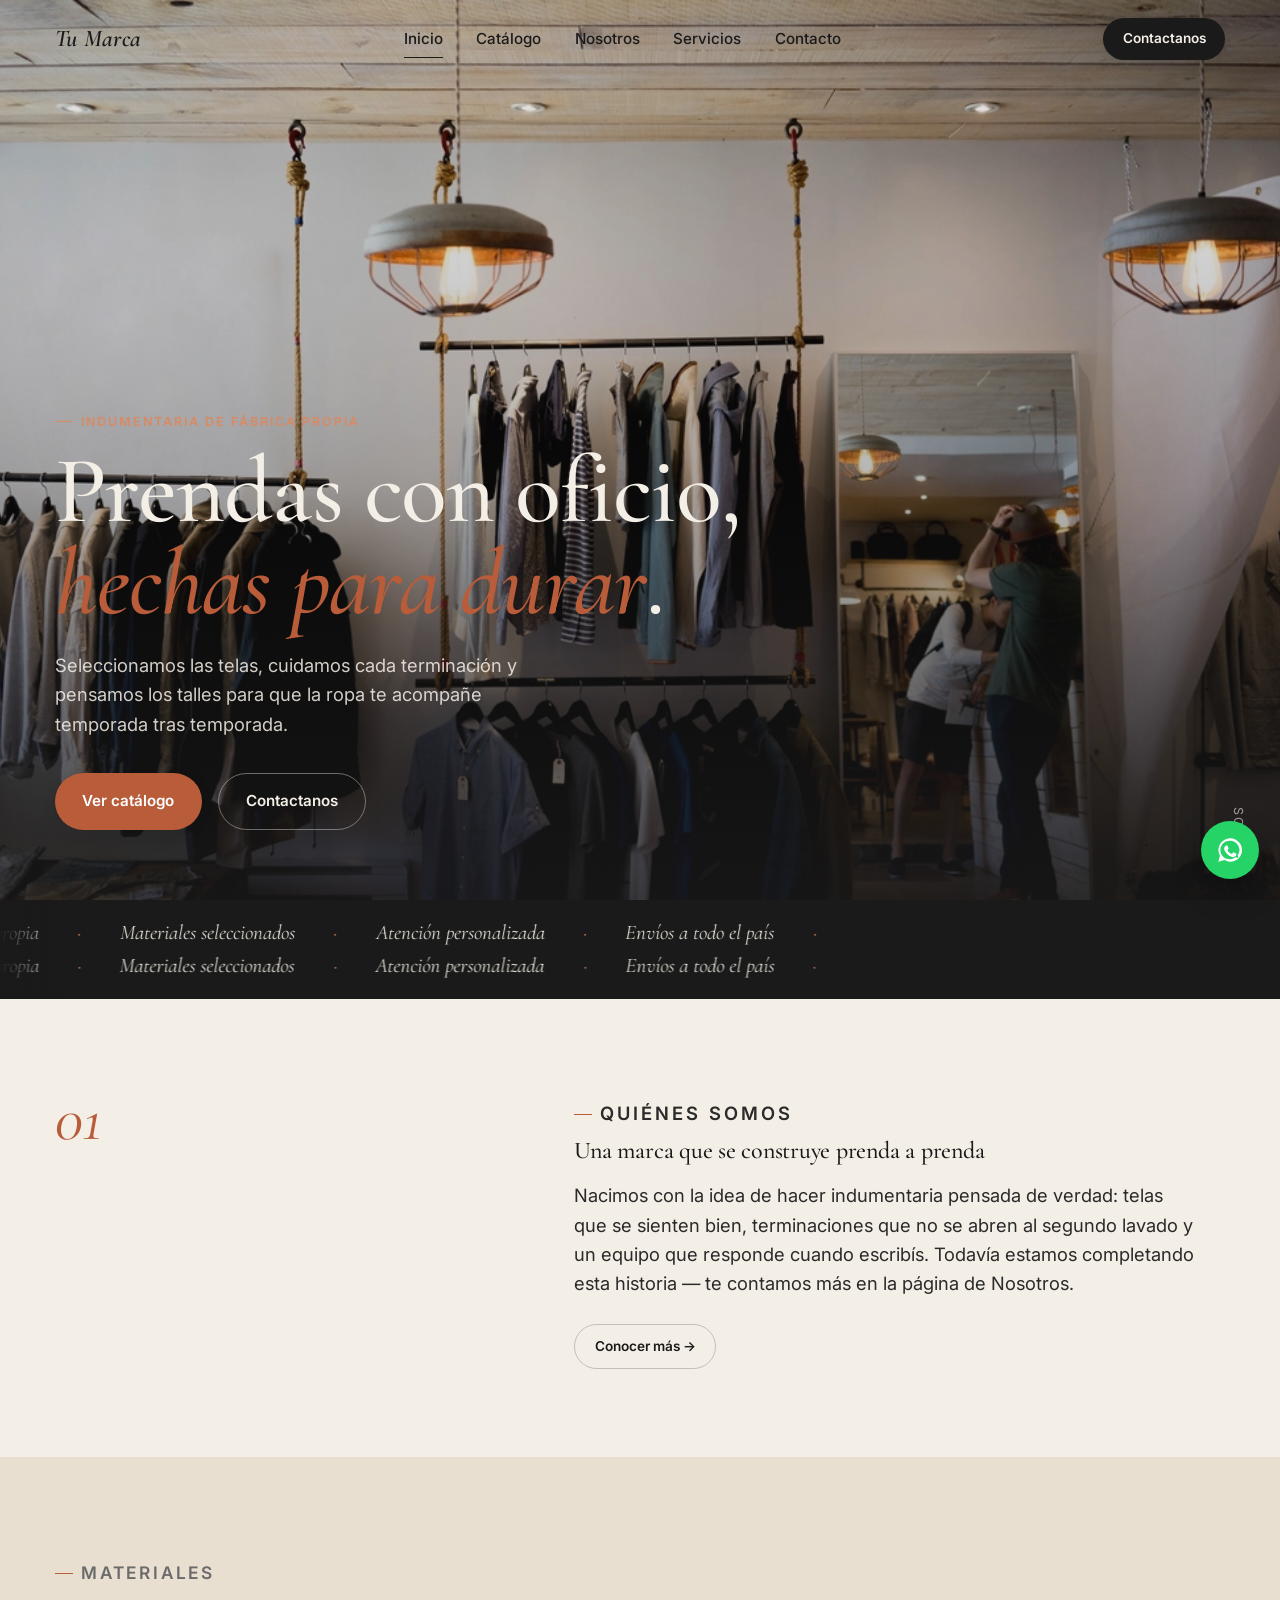
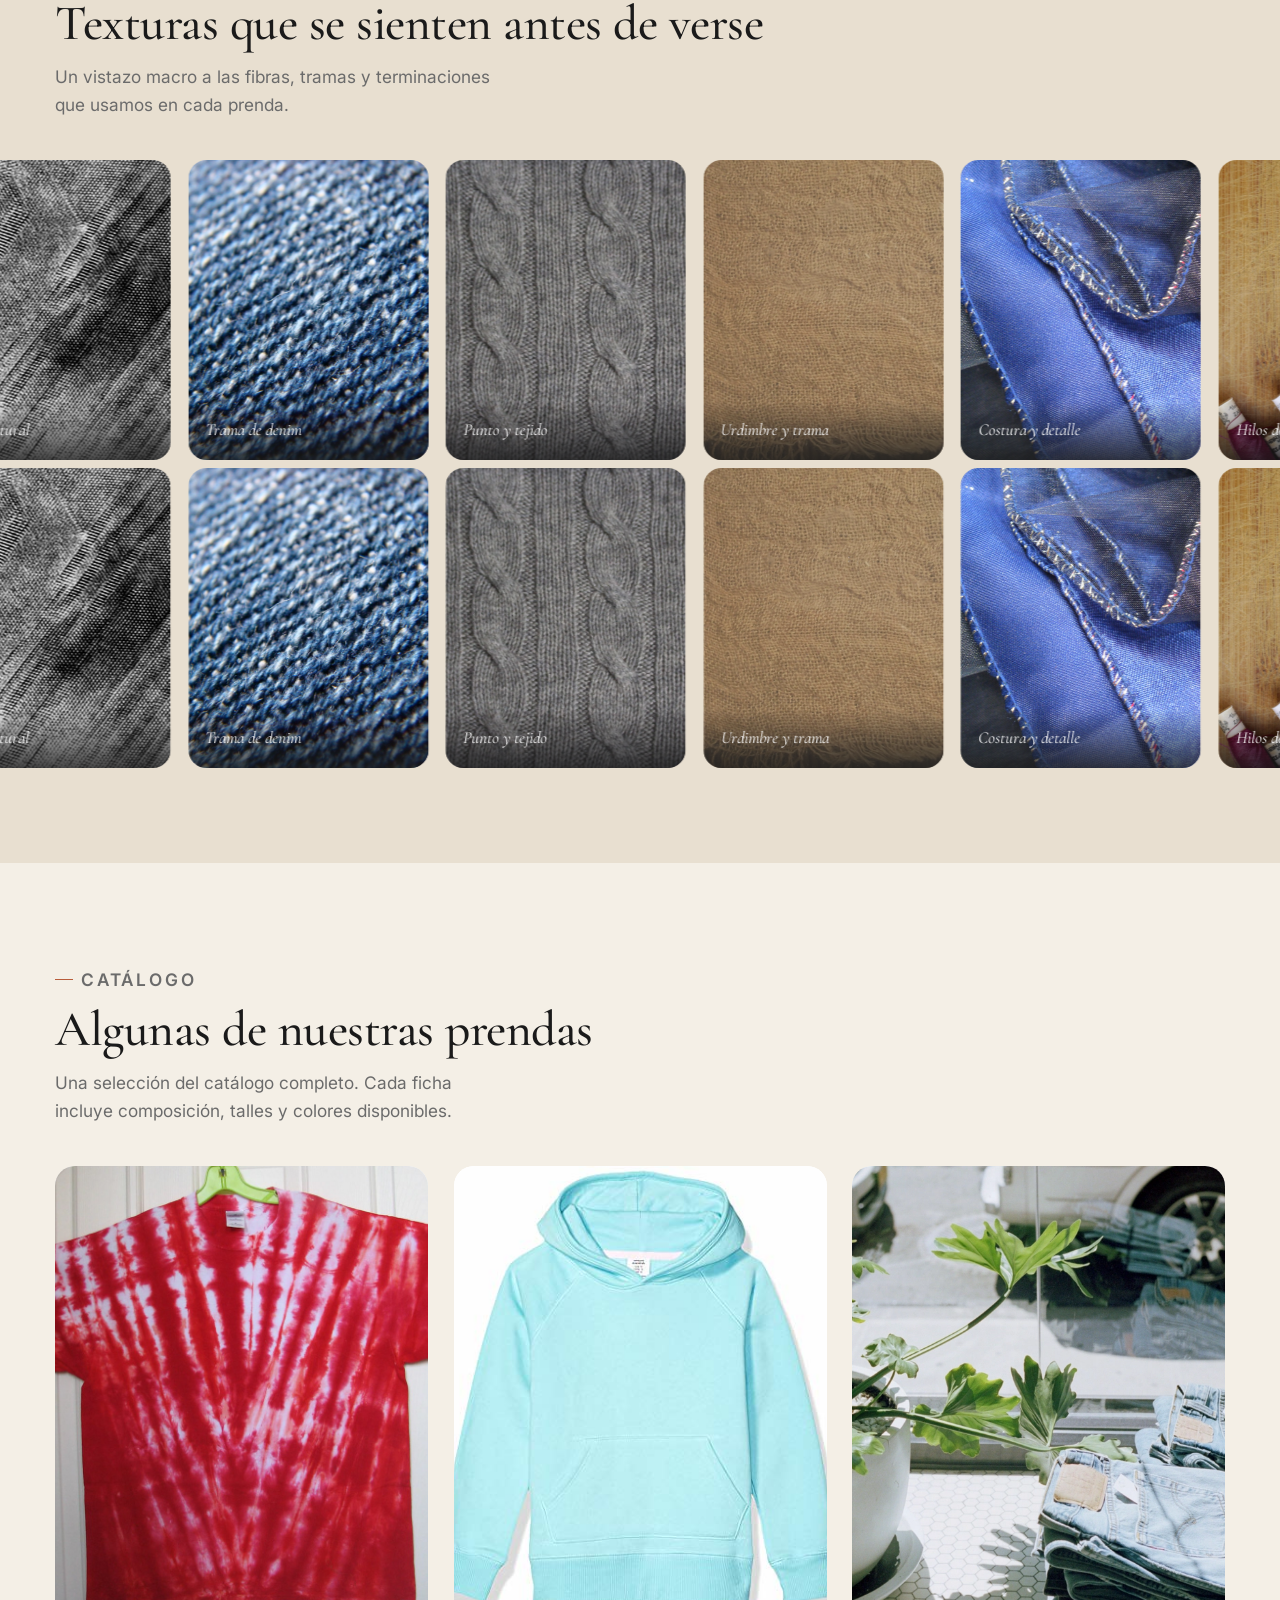
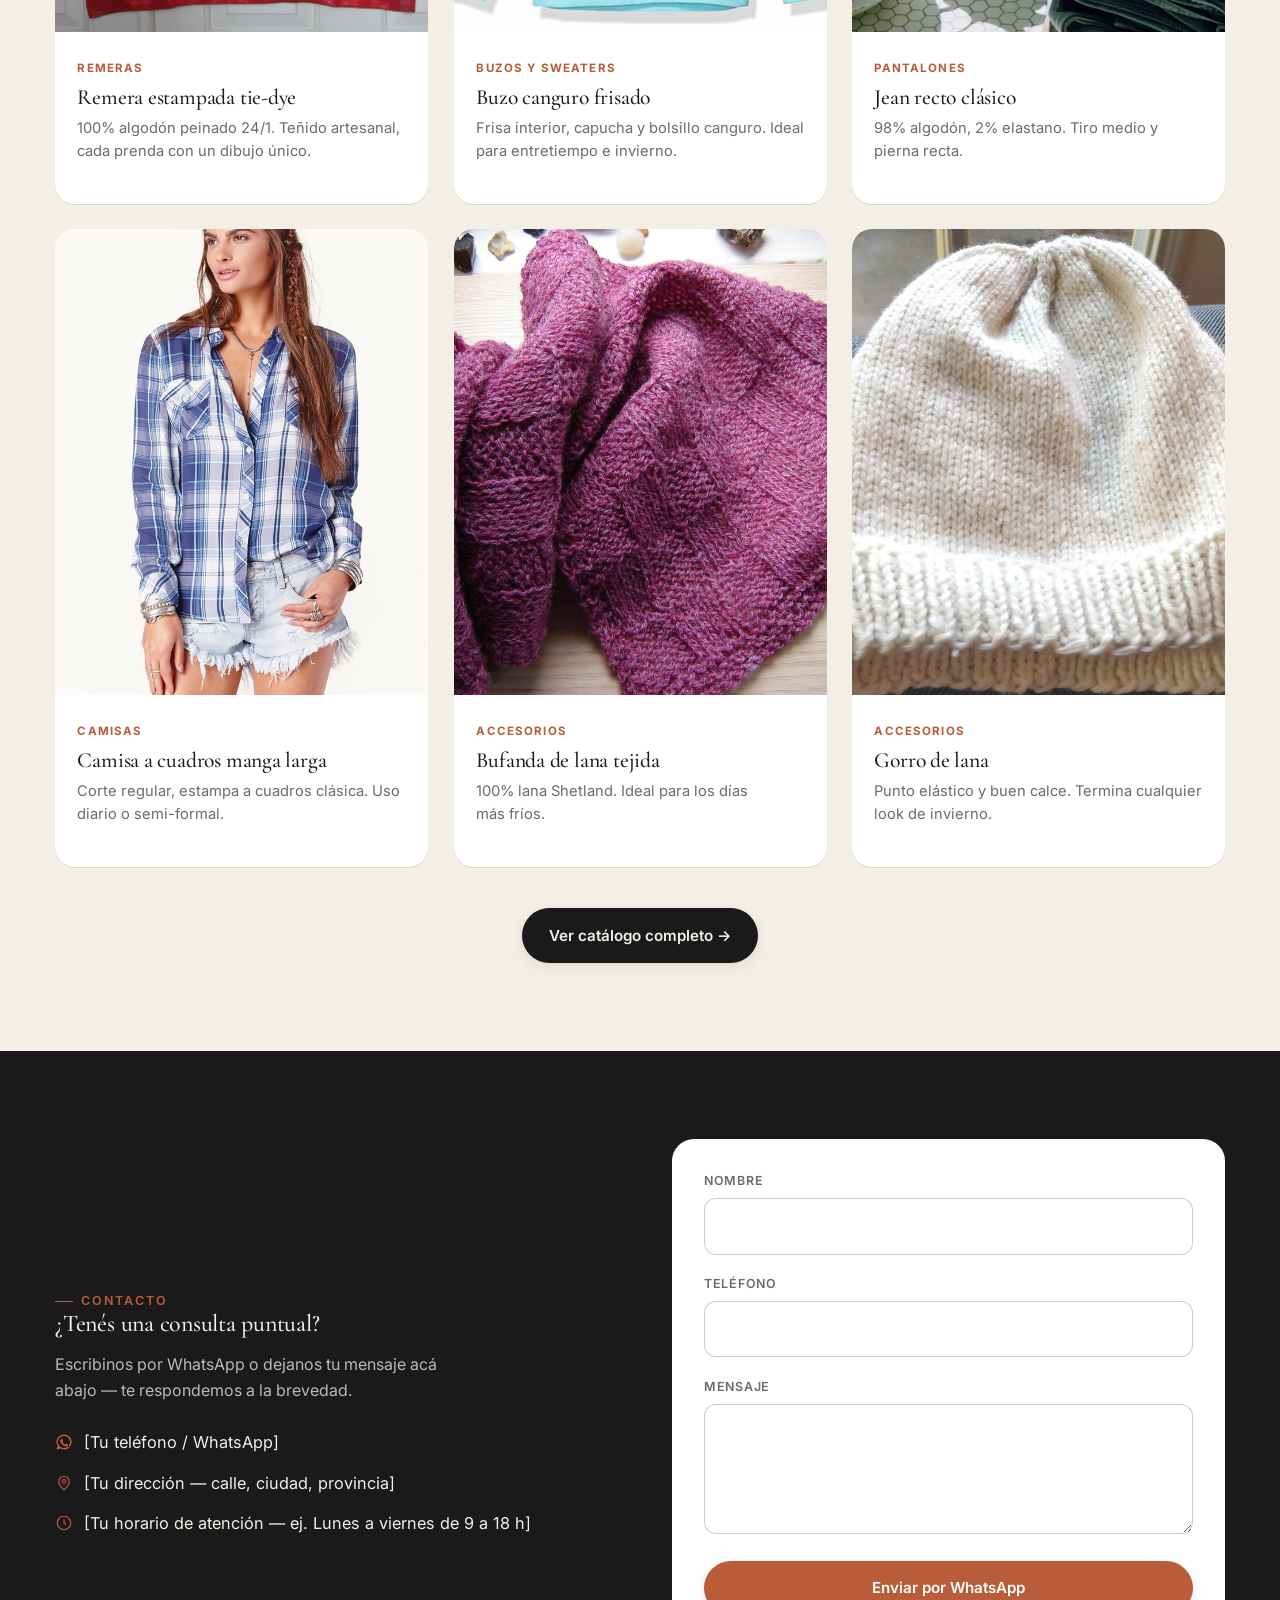
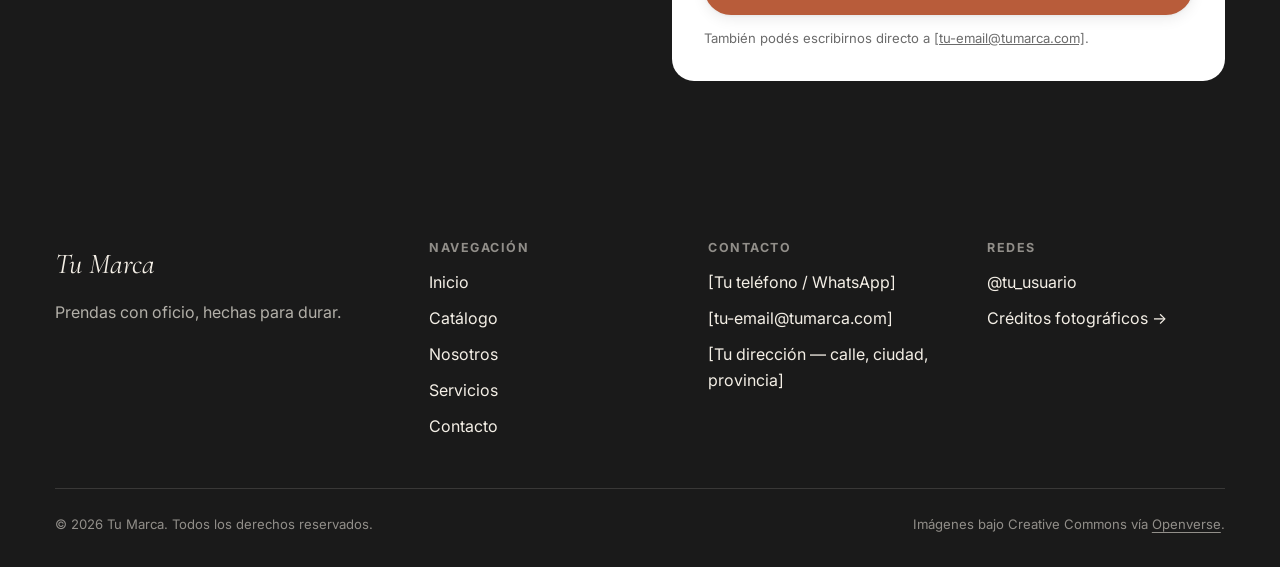
==== index.html @ c833f9d9 "Sitio de Tu Marca" ====
<!doctype html>
<html lang="es">
<head>
  <meta charset="utf-8">
  <meta name="viewport" content="width=device-width, initial-scale=1">
  <title>Tu Marca — Indumentaria con oficio, hecha para durar</title>
  <meta name="description" content="Tu Marca diseña y confecciona indumentaria pensada para el uso real: telas seleccionadas, terminaciones prolijas y talles para cada cuerpo. Mirá el catálogo y consultanos.">
  <link rel="canonical" href="index.html">

  <meta property="og:type" content="website">
  <meta property="og:title" content="Tu Marca — Indumentaria con oficio, hecha para durar">
  <meta property="og:description" content="Diseñamos y confeccionamos indumentaria pensada para el uso real. Mirá el catálogo completo y consultanos por WhatsApp.">
  <meta property="og:image" content="assets/img/hero.jpg">
  <meta name="twitter:card" content="summary_large_image">

  <link rel="icon" type="image/svg+xml" href="assets/img/favicon.svg">

  <link rel="preconnect" href="https://fonts.googleapis.com">
  <link rel="preconnect" href="https://fonts.gstatic.com" crossorigin>
  <link rel="stylesheet" href="https://fonts.googleapis.com/css2?family=Cormorant+Garamond:ital,wght@0,500;0,600;1,500;1,600&family=Inter:wght@300;400;500;600;700&display=swap">

  <link rel="preload" as="image" href="assets/img/hero.jpg" fetchpriority="high">
  <link rel="stylesheet" href="styles.css?v=20260706">
</head>
<body>
  <a class="skip-link" href="#main">Saltar al contenido</a>
  <div class="cursor" data-cursor-root aria-hidden="true">
    <span class="cursor-dot"></span>
    <span class="cursor-ring"></span>
  </div>

  <header class="nav">
    <div class="container nav-inner">
      <a class="nav-logo" href="index.html">Tu Marca</a>
      <nav class="nav-links" aria-label="Principal">
        <a class="nav-link is-active" href="index.html">Inicio</a>
        <a class="nav-link" href="catalogo.html">Catálogo</a>
        <a class="nav-link" href="nosotros.html">Nosotros</a>
        <a class="nav-link" href="servicios.html">Servicios</a>
        <a class="nav-link" href="contacto.html">Contacto</a>
      </nav>
      <a class="btn btn-primary btn-sm nav-cta" href="contacto.html">Contactanos</a>
      <button class="nav-burger" data-nav-burger aria-expanded="false" aria-label="Abrir menú">
        <span></span><span></span><span></span>
      </button>
    </div>
  </header>

  <div class="nav-mobile" data-nav-mobile data-open="false">
    <nav class="nav-mobile-list" aria-label="Menú móvil">
      <a href="index.html">Inicio</a>
      <a href="catalogo.html">Catálogo</a>
      <a href="nosotros.html">Nosotros</a>
      <a href="servicios.html">Servicios</a>
      <a href="contacto.html">Contacto</a>
    </nav>
    <p class="nav-mobile-foot">Tu Marca Indumentaria</p>
  </div>

  <main id="main">
    <section class="hero">
      <div class="hero-bg">
        <img src="assets/img/hero.jpg" alt="Prendas de indumentaria exhibidas en percheros de una tienda" fetchpriority="high" loading="eager" decoding="sync">
      </div>
      <div class="hero-bg-tint" aria-hidden="true"></div>
      <div class="container hero-inner">
        <p class="kicker">Indumentaria de fábrica propia</p>
        <h1 class="hero-title" data-split="words">Prendas con oficio,<br><em>hechas para durar</em>.</h1>
        <p class="hero-sub">Seleccionamos las telas, cuidamos cada terminación y pensamos los talles para que la ropa te acompañe temporada tras temporada.</p>
        <div class="hero-actions">
          <a class="btn btn-accent" href="catalogo.html">Ver catálogo</a>
          <a class="btn btn-ghost" href="contacto.html">Contactanos</a>
        </div>
      </div>
      <span class="hero-scroll-cue" aria-hidden="true">Scroll</span>
    </section>

    <div class="marquee">
      <div class="marquee-track" data-marquee data-speed="45">
        <span data-bind="highlights.0">Producción propia</span><span class="dot">·</span>
        <span data-bind="highlights.1">Materiales seleccionados</span><span class="dot">·</span>
        <span data-bind="highlights.2">Atención personalizada</span><span class="dot">·</span>
        <span data-bind="highlights.3">Envíos a todo el país</span><span class="dot">·</span>
      </div>
    </div>

    <section class="section">
      <div class="container about-summary">
        <div class="about-summary-num" data-reveal>01</div>
        <div class="about-summary-text" data-reveal>
          <p class="kicker">Quiénes somos</p>
          <h2 style="margin-top:.6rem;">Una marca que se construye prenda a prenda</h2>
          <p>Nacimos con la idea de hacer indumentaria pensada de verdad: telas que se sienten bien, terminaciones que no se abren al segundo lavado y un equipo que responde cuando escribís. Todavía estamos completando esta historia — te contamos más en la página de Nosotros.</p>
          <a class="btn btn-ghost btn-sm" href="nosotros.html">Conocer más →</a>
        </div>
      </div>
    </section>

    <section class="section section-cream-2">
      <div class="container">
        <div class="section-head" data-reveal>
          <p class="kicker">Materiales</p>
          <h2>Texturas que se sienten antes de verse</h2>
          <p>Un vistazo macro a las fibras, tramas y terminaciones que usamos en cada prenda.</p>
        </div>
      </div>
      <div class="texture-gallery">
        <div class="texture-track" data-marquee data-speed="34">
          <figure class="texture-card"><img src="assets/img/texture-cotton.jpg" alt="Textura macro de tela de algodón" loading="lazy" decoding="async"><figcaption>Fibra natural</figcaption></figure>
          <figure class="texture-card"><img src="assets/img/texture-denim.jpg" alt="Textura macro de tela denim" loading="lazy" decoding="async"><figcaption>Trama de denim</figcaption></figure>
          <figure class="texture-card"><img src="assets/img/texture-knit.jpg" alt="Detalle macro de punto tejido" loading="lazy" decoding="async"><figcaption>Punto y tejido</figcaption></figure>
          <figure class="texture-card"><img src="assets/img/texture-linen.jpg" alt="Textura macro de tela de trama cruzada" loading="lazy" decoding="async"><figcaption>Urdimbre y trama</figcaption></figure>
          <figure class="texture-card"><img src="assets/img/texture-stitch.jpg" alt="Detalle macro de una costura" loading="lazy" decoding="async"><figcaption>Costura y detalle</figcaption></figure>
          <figure class="texture-card"><img src="assets/img/texture-thread.jpg" alt="Carretel de hilo de coser de color" loading="lazy" decoding="async"><figcaption>Hilos de color</figcaption></figure>
        </div>
      </div>
    </section>

    <section class="section">
      <div class="container">
        <div class="section-head" data-reveal>
          <p class="kicker">Catálogo</p>
          <h2>Algunas de nuestras prendas</h2>
          <p>Una selección del catálogo completo. Cada ficha incluye composición, talles y colores disponibles.</p>
        </div>
        <div class="card-grid" data-reveal>
          <article class="product-card">
            <div class="product-figure"><img src="assets/img/product-tshirt.jpg" alt="Remera estampada tie-dye roja y blanca" loading="lazy" decoding="async"></div>
            <div class="product-body">
              <span class="product-tag">Remeras</span>
              <h3>Remera estampada tie-dye</h3>
              <p class="product-desc">100% algodón peinado 24/1. Teñido artesanal, cada prenda con un dibujo único.</p>
            </div>
          </article>
          <article class="product-card">
            <div class="product-figure"><img src="assets/img/product-hoodie.jpg" alt="Buzo canguro frisado" loading="lazy" decoding="async"></div>
            <div class="product-body">
              <span class="product-tag">Buzos y sweaters</span>
              <h3>Buzo canguro frisado</h3>
              <p class="product-desc">Frisa interior, capucha y bolsillo canguro. Ideal para entretiempo e invierno.</p>
            </div>
          </article>
          <article class="product-card">
            <div class="product-figure"><img src="assets/img/product-jeans.jpg" alt="Jean recto clásico" loading="lazy" decoding="async"></div>
            <div class="product-body">
              <span class="product-tag">Pantalones</span>
              <h3>Jean recto clásico</h3>
              <p class="product-desc">98% algodón, 2% elastano. Tiro medio y pierna recta.</p>
            </div>
          </article>
          <article class="product-card">
            <div class="product-figure"><img src="assets/img/product-shirt.jpg" alt="Camisa a cuadros manga larga" loading="lazy" decoding="async"></div>
            <div class="product-body">
              <span class="product-tag">Camisas</span>
              <h3>Camisa a cuadros manga larga</h3>
              <p class="product-desc">Corte regular, estampa a cuadros clásica. Uso diario o semi-formal.</p>
            </div>
          </article>
          <article class="product-card">
            <div class="product-figure"><img src="assets/img/product-scarf.jpg" alt="Bufanda de lana tejida" loading="lazy" decoding="async"></div>
            <div class="product-body">
              <span class="product-tag">Accesorios</span>
              <h3>Bufanda de lana tejida</h3>
              <p class="product-desc">100% lana Shetland. Ideal para los días más fríos.</p>
            </div>
          </article>
          <article class="product-card">
            <div class="product-figure"><img src="assets/img/product-beanie.jpg" alt="Gorro de lana" loading="lazy" decoding="async"></div>
            <div class="product-body">
              <span class="product-tag">Accesorios</span>
              <h3>Gorro de lana</h3>
              <p class="product-desc">Punto elástico y buen calce. Termina cualquier look de invierno.</p>
            </div>
          </article>
        </div>
        <div style="text-align:center; margin-top:2.6rem;" data-reveal>
          <a class="btn btn-primary" href="catalogo.html">Ver catálogo completo →</a>
        </div>
      </div>
    </section>

    <section class="section section-ink">
      <div class="container contact-quick">
        <div class="contact-quick-info" data-reveal>
          <p class="kicker">Contacto</p>
          <h2>¿Tenés una consulta puntual?</h2>
          <p style="color:rgba(244,239,230,.75); max-width:42ch;">Escribinos por WhatsApp o dejanos tu mensaje acá abajo — te respondemos a la brevedad.</p>
          <div class="contact-quick-list">
            <a href="#" data-bind-href="whatsappLink" target="_blank" rel="noopener">
              <svg viewBox="0 0 24 24" fill="currentColor" aria-hidden="true"><path d="M12 2a10 10 0 00-8.6 15L2 22l5.2-1.4A10 10 0 1012 2zm0 2a8 8 0 016.9 12.1l-.3.5.6 2.2-2.3-.6-.5.3A8 8 0 1112 4zm-3.4 4.4c-.2 0-.5.1-.7.4-.2.2-.9.9-.9 2.1 0 1.2.9 2.4 1 2.6.1.1 1.8 2.8 4.4 3.8 2.2.9 2.6.7 3.1.6.5-.1 1.6-.6 1.8-1.3.2-.6.2-1.2.2-1.3-.1-.1-.3-.2-.5-.3-.2-.1-1.6-.8-1.8-.9-.2-.1-.4-.1-.6.1-.2.3-.7.9-.8 1-.1.2-.3.2-.5.1-.2-.1-1.1-.4-2-1.2-.7-.7-1.2-1.4-1.4-1.7-.1-.2 0-.4.1-.5l.4-.5c.1-.2.2-.3.3-.5.1-.2 0-.4 0-.5-.1-.1-.6-1.5-.9-2-.2-.5-.4-.4-.6-.4z"/></svg>
              <span data-bind="phoneDisplay">[Tu teléfono / WhatsApp]</span>
            </a>
            <span><svg viewBox="0 0 24 24" fill="none" stroke="currentColor" stroke-width="1.6" aria-hidden="true"><path d="M12 21s-7-6-7-11a7 7 0 0114 0c0 5-7 11-7 11z"/><circle cx="12" cy="10" r="2.4"/></svg><span data-bind="address">[Tu dirección — ciudad, provincia]</span></span>
            <span><svg viewBox="0 0 24 24" fill="none" stroke="currentColor" stroke-width="1.6" aria-hidden="true"><circle cx="12" cy="12" r="9"/><path d="M12 7v5l3 2"/></svg><span data-bind="hours">[Tu horario de atención]</span></span>
          </div>
        </div>
        <form class="contact-quick-form" data-quick-form novalidate>
          <div class="field">
            <label for="q-nombre">Nombre</label>
            <input id="q-nombre" name="nombre" type="text" required autocomplete="name">
          </div>
          <div class="field">
            <label for="q-telefono">Teléfono</label>
            <input id="q-telefono" name="telefono" type="tel" autocomplete="tel">
          </div>
          <div class="field">
            <label for="q-mensaje">Mensaje</label>
            <textarea id="q-mensaje" name="mensaje" required></textarea>
          </div>
          <button class="btn btn-accent btn-block" type="submit">Enviar por WhatsApp</button>
          <p class="form-note">También podés escribirnos directo a <a href="#" data-bind-href="mailtoLink" style="text-decoration:underline;" data-bind="email">[tu-email@tumarca.com]</a>.</p>
          <div class="form-success" data-form-success></div>
        </form>
      </div>
    </section>
  </main>

  <footer class="footer">
    <div class="container">
      <div class="footer-grid">
        <div class="footer-col">
          <div class="footer-logo">Tu Marca</div>
          <p style="color:rgba(244,239,230,.7); max-width: 30ch;" data-bind="tagline">Prendas con oficio, hechas para durar.</p>
        </div>
        <div class="footer-col">
          <h4>Navegación</h4>
          <ul>
            <li><a href="index.html">Inicio</a></li>
            <li><a href="catalogo.html">Catálogo</a></li>
            <li><a href="nosotros.html">Nosotros</a></li>
            <li><a href="servicios.html">Servicios</a></li>
            <li><a href="contacto.html">Contacto</a></li>
          </ul>
        </div>
        <div class="footer-col">
          <h4>Contacto</h4>
          <ul>
            <li><span data-bind="phoneDisplay">[Tu teléfono / WhatsApp]</span></li>
            <li><span data-bind="email">[tu-email@tumarca.com]</span></li>
            <li><span data-bind="address">[Tu dirección]</span></li>
          </ul>
        </div>
        <div class="footer-col">
          <h4>Redes</h4>
          <ul>
            <li><a href="#" data-bind-href="instagramUrl" data-bind="instagramHandle" target="_blank" rel="noopener">@tu_usuario</a></li>
            <li><a href="creditos.html">Créditos fotográficos →</a></li>
          </ul>
        </div>
      </div>
      <div class="footer-bottom">
        <span>© <span data-year></span> Tu Marca. Todos los derechos reservados.</span>
        <span>Imágenes bajo Creative Commons vía <a href="https://openverse.org" target="_blank" rel="noopener">Openverse</a>.</span>
      </div>
    </div>
  </footer>

  <a class="wa-float" data-wa-float target="_blank" rel="noopener" aria-label="Escribinos por WhatsApp" href="#">
    <svg viewBox="0 0 24 24" fill="currentColor" aria-hidden="true"><path d="M12 2a10 10 0 00-8.6 15L2 22l5.2-1.4A10 10 0 1012 2zm0 2a8 8 0 016.9 12.1l-.3.5.6 2.2-2.3-.6-.5.3A8 8 0 1112 4zm-3.4 4.4c-.2 0-.5.1-.7.4-.2.2-.9.9-.9 2.1 0 1.2.9 2.4 1 2.6.1.1 1.8 2.8 4.4 3.8 2.2.9 2.6.7 3.1.6.5-.1 1.6-.6 1.8-1.3.2-.6.2-1.2.2-1.3-.1-.1-.3-.2-.5-.3-.2-.1-1.6-.8-1.8-.9-.2-.1-.4-.1-.6.1-.2.3-.7.9-.8 1-.1.2-.3.2-.5.1-.2-.1-1.1-.4-2-1.2-.7-.7-1.2-1.4-1.4-1.7-.1-.2 0-.4.1-.5l.4-.5c.1-.2.2-.3.3-.5.1-.2 0-.4 0-.5-.1-.1-.6-1.5-.9-2-.2-.5-.4-.4-.6-.4z"/></svg>
  </a>

  <script defer src="lib/gsap.min.js?v=20260706"></script>
  <script defer src="lib/ScrollTrigger.min.js?v=20260706"></script>
  <script defer src="lib/manifest.js?v=20260706"></script>
  <script defer src="main.js?v=20260706"></script>
</body>
</html>
---- styles.css ----
/* =============================================================
   TU MARCA — hoja de estilos única
   Organizada por secciones. Ver README.md para instrucciones de edición.
   ============================================================= */

/* =============================================================
   1. Tokens
   ============================================================= */
:root {
  --bg: #f4efe6;
  --bg-2: #e8dfd0;
  --paper: #ffffff;
  --ink: #1a1a1a;
  --ink-soft: #2a2a2a;
  --ink-mute: #6b6b6b;
  --accent: #b85c3a;
  --accent-soft: #d98a63;
  --accent-2: #3d4a5c;
  --line: rgba(26, 26, 26, 0.12);
  --line-strong: rgba(26, 26, 26, 0.22);

  --serif: "Cormorant Garamond", "Times New Roman", serif;
  --sans: "Inter", -apple-system, BlinkMacSystemFont, "Segoe UI", system-ui, sans-serif;

  --ease-out: cubic-bezier(0.16, 1, 0.3, 1);
  --ease-in: cubic-bezier(0.7, 0, 0.84, 0);
  --ease-soft: cubic-bezier(0.25, 0.46, 0.45, 0.94);

  --nav-h: 78px;
  --container: 1240px;
}

/* =============================================================
   2. Reset & base
   ============================================================= */
*, *::before, *::after { box-sizing: border-box; margin: 0; }
html {
  -webkit-text-size-adjust: 100%;
  tab-size: 2;
  overflow-x: clip;
  scroll-behavior: smooth;
}
@media (prefers-reduced-motion: reduce) { html { scroll-behavior: auto; } }
body {
  font-family: var(--sans);
  font-size: 16px;
  line-height: 1.6;
  color: var(--ink);
  background: var(--bg);
  -webkit-font-smoothing: antialiased;
  -moz-osx-font-smoothing: grayscale;
  text-rendering: optimizeLegibility;
  overflow-x: clip;
  overscroll-behavior-y: none;
}
img, svg, video { display: block; max-width: 100%; }
img { height: auto; }
button { font: inherit; color: inherit; cursor: pointer; border: 0; background: none; }
a { color: inherit; text-decoration: none; }
p { text-wrap: pretty; }
h1, h2, h3, h4 { text-wrap: balance; line-height: 1.05; letter-spacing: -0.01em; font-family: var(--serif); font-weight: 500; }
ul { list-style: none; padding: 0; }
::selection { background: var(--accent); color: var(--paper); }
:focus-visible { outline: 2px solid var(--accent); outline-offset: 3px; border-radius: 4px; }

/* =============================================================
   3. Utilities
   ============================================================= */
.container { width: 100%; max-width: var(--container); margin-inline: auto; padding-inline: 1.4rem; }
@media (min-width: 720px) { .container { padding-inline: 2.2rem; } }

.sr-only {
  position: absolute; width: 1px; height: 1px; padding: 0; margin: -1px;
  overflow: hidden; clip: rect(0,0,0,0); white-space: nowrap; border: 0;
}
.skip-link {
  position: fixed; top: -100px; left: 1rem; z-index: 9999;
  padding: .7rem 1.1rem; background: var(--ink); color: var(--bg);
  border-radius: 8px; font-weight: 600; transition: top .3s var(--ease-out);
}
.skip-link:focus { top: 1rem; }

.kicker {
  display: inline-flex; align-items: center; gap: .5rem;
  font-family: var(--sans); font-size: .78rem; font-weight: 600;
  letter-spacing: .16em; text-transform: uppercase; color: var(--accent);
}
.kicker::before { content: ""; width: 18px; height: 1px; background: var(--accent); }

.eyebrow { color: var(--ink-mute); font-size: .95rem; }

.btn {
  display: inline-flex; align-items: center; justify-content: center; gap: .5rem;
  padding: .95rem 1.7rem; border-radius: 999px; font-weight: 600; font-size: .95rem;
  white-space: nowrap;
  box-shadow: 0 4px 14px rgba(26,26,26,0.08), 0 1px 3px rgba(26,26,26,0.06);
  transition: transform .45s var(--ease-soft), box-shadow .45s var(--ease-soft), background-color .3s, color .3s;
}
.btn:hover { transform: translateY(-3px); }
.btn:active { transform: translateY(-1px); transition-duration: .12s; }
.btn-primary { background: var(--ink); color: var(--bg); }
.btn-primary:hover { box-shadow: 0 22px 44px rgba(26,26,26,0.22), 0 10px 20px rgba(184,92,58,0.18); }
.btn-ghost { background: transparent; color: var(--ink); border: 1.5px solid var(--line-strong); box-shadow: none; }
.btn-ghost:hover { border-color: var(--ink); box-shadow: 0 14px 30px rgba(26,26,26,0.1); }
.btn-accent { background: var(--accent); color: var(--paper); }
.btn-accent:hover { box-shadow: 0 22px 44px rgba(184,92,58,0.32); }
.btn-sm { padding: .65rem 1.2rem; font-size: .85rem; }
.btn-block { width: 100%; }

/* =============================================================
   4. Typography
   ============================================================= */
.section-head { max-width: 46rem; margin-bottom: 2.6rem; }
.section-head h2 { font-size: clamp(2rem, 4.4vw, 3.1rem); margin-top: .6rem; }
.section-head p { color: var(--ink-mute); font-size: 1.08rem; margin-top: .9rem; max-width: 40ch; }
.hairline { border: 0; border-top: 1px solid var(--line); margin-block: 4rem; }
em { font-style: italic; color: var(--accent); }

/* Reveal-on-scroll — universal */
[data-reveal] {
  opacity: 0; transform: translateY(34px);
  transition: opacity .85s var(--ease-soft), transform .85s var(--ease-soft);
}
[data-reveal].is-revealed { opacity: 1; transform: none; }
/* ⚠️ Defensive: split-text targets never get stuck invisible if JS is stale */
.reveal[data-split] { opacity: 1; transform: none; }
[data-split] .split-word, [data-split] .split-char {
  display: inline-block; opacity: 1; transform: none;
}

/* =============================================================
   5. Components
   ============================================================= */

/* --- Custom cursor --- */
.cursor {
  position: fixed; top: 0; left: 0; pointer-events: none; z-index: 9999;
  display: none; mix-blend-mode: difference; opacity: 0;
  transition: opacity .25s var(--ease-out);
}
.cursor.is-ready { opacity: 1; }
@media (hover: hover) and (pointer: fine) { .cursor { display: block; } }
.cursor-dot, .cursor-ring { position: fixed; top: 0; left: 0; pointer-events: none; will-change: transform; }
.cursor-dot { width: 6px; height: 6px; margin: -3px; background: var(--paper); border-radius: 50%; }
.cursor-ring {
  width: 34px; height: 34px; margin: -17px; border: 1px solid var(--paper); border-radius: 50%;
  transition: width .35s var(--ease-out), height .35s var(--ease-out), margin .35s var(--ease-out);
}
.cursor.is-interactive .cursor-ring { width: 52px; height: 52px; margin: -26px; }
.has-cursor, .has-cursor a, .has-cursor button { cursor: none; }

/* --- Nav --- */
.nav {
  position: fixed; top: 0; inset-inline: 0; z-index: 100; height: var(--nav-h);
  display: flex; align-items: center;
  transition: background-color .4s var(--ease-out), backdrop-filter .4s var(--ease-out), box-shadow .4s var(--ease-out);
}
.nav.is-scrolled {
  background: rgba(244,239,230,0.92); backdrop-filter: blur(12px); -webkit-backdrop-filter: blur(12px);
  box-shadow: 0 1px 0 var(--line);
}
.nav-inner { display: flex; align-items: center; justify-content: space-between; gap: 1rem; width: 100%; }
.nav-logo { font-family: var(--serif); font-style: italic; font-size: 1.5rem; font-weight: 600; letter-spacing: .01em; }
.nav-links { display: none; align-items: center; gap: 2.1rem; }
@media (min-width: 960px) { .nav-links { display: flex; } }
.nav-link { position: relative; font-size: .95rem; font-weight: 500; padding: .3rem 0; }
.nav-link::after {
  content: ""; position: absolute; left: 0; right: 0; bottom: -2px; height: 1px; background: currentColor;
  transform: scaleX(0); transform-origin: right; transition: transform .45s var(--ease-soft);
}
.nav-link:hover::after, .nav-link.is-active::after { transform: scaleX(1); transform-origin: left; }
.nav-cta { display: none; }
@media (min-width: 960px) { .nav-cta { display: inline-flex; } }
.nav-burger {
  display: grid; place-items: center; width: 44px; height: 44px; gap: 5px;
}
@media (min-width: 960px) { .nav-burger { display: none; } }
.nav-burger span { display: block; width: 22px; height: 1.5px; background: var(--ink); transition: transform .35s var(--ease-soft), opacity .3s; }
.nav-burger[aria-expanded="true"] span:nth-child(1) { transform: translateY(6.5px) rotate(45deg); }
.nav-burger[aria-expanded="true"] span:nth-child(2) { opacity: 0; }
.nav-burger[aria-expanded="true"] span:nth-child(3) { transform: translateY(-6.5px) rotate(-45deg); }

.nav-mobile {
  position: fixed; inset: 0; z-index: 90; background: var(--ink); color: var(--bg);
  display: grid; place-items: center; clip-path: inset(0 0 100% 0);
  transition: clip-path .65s var(--ease-soft);
}
.nav-mobile[data-open="true"] { clip-path: inset(0); }
.nav-mobile-list { display: flex; flex-direction: column; align-items: center; gap: 1.6rem; text-align: center; }
.nav-mobile-list a { font-family: var(--serif); font-style: italic; font-size: 2rem; }
.nav-mobile-foot { position: absolute; bottom: 2.4rem; left: 0; right: 0; text-align: center; color: rgba(244,239,230,.6); font-size: .85rem; }

/* --- Marquee ticker (differentials) --- */
.marquee { overflow: hidden; position: relative; background: var(--ink); color: var(--bg); padding-block: 1rem; }
.marquee::before, .marquee::after {
  content: ""; position: absolute; top: 0; bottom: 0; width: 60px; z-index: 2; pointer-events: none;
}
.marquee::before { left: 0; background: linear-gradient(90deg, var(--ink), transparent); }
.marquee::after { right: 0; background: linear-gradient(270deg, var(--ink), transparent); }
.marquee-track { display: inline-flex; gap: 2.4rem; white-space: nowrap; will-change: transform; }
.marquee-track span { font-family: var(--serif); font-style: italic; font-size: 1.3rem; opacity: .92; }
.marquee-track .dot { color: var(--accent-soft); font-style: normal; }

/* --- Texture gallery (signature effect) --- */
.texture-gallery { overflow: hidden; position: relative; }
.texture-track { display: inline-flex; gap: 1.1rem; will-change: transform; }
.texture-card {
  position: relative; width: 240px; height: 300px; flex: 0 0 auto; border-radius: 18px; overflow: hidden;
  isolation: isolate;
}
.texture-card img {
  width: 100%; height: 100%; object-fit: cover;
  transition: transform 1.2s var(--ease-soft), filter .6s;
  filter: saturate(1.05);
}
.texture-card:hover img { transform: scale(1.1); filter: saturate(1.25) brightness(1.04); }
.texture-card figcaption {
  position: absolute; left: 0; right: 0; bottom: 0; padding: 1rem 1.1rem;
  background: linear-gradient(0deg, rgba(26,26,26,.78), transparent);
  color: var(--paper); font-family: var(--serif); font-style: italic; font-size: 1.05rem;
}

/* --- Cards (products) --- */
.card-grid { display: grid; gap: 1.6rem; grid-template-columns: 1fr; }
@media (min-width: 640px) { .card-grid { grid-template-columns: repeat(2, 1fr); } }
@media (min-width: 960px) { .card-grid { grid-template-columns: repeat(3, 1fr); } }

.product-card {
  position: relative; background: var(--paper); border-radius: 20px; overflow: hidden;
  box-shadow: 0 1px 0 var(--line);
  --rx: 0deg; --ry: 0deg;
  transform: perspective(900px) rotateX(var(--rx)) rotateY(var(--ry));
  transform-style: preserve-3d;
  transition: transform .55s var(--ease-soft), box-shadow .55s var(--ease-soft);
}
.product-card:hover {
  transition-duration: .15s;
  box-shadow: 0 50px 90px -30px rgba(184,92,58,0.28), 0 20px 40px -15px rgba(26,26,26,0.22);
}
.product-figure { aspect-ratio: 4/5; overflow: hidden; background: var(--bg-2); }
.product-figure img {
  width: 100%; height: 100%; object-fit: cover;
  transition: transform .9s var(--ease-soft), filter .55s;
}
.product-card:hover .product-figure img { transform: scale(1.08); filter: saturate(1.12) brightness(1.03); }
.product-body { padding: 1.4rem 1.4rem 1.6rem; transform: translateZ(30px); }
.product-tag {
  display: inline-block; font-size: .72rem; font-weight: 700; letter-spacing: .1em; text-transform: uppercase;
  color: var(--accent); margin-bottom: .5rem;
}
.product-body h3 { font-size: 1.35rem; margin-bottom: .5rem; }
.product-body p.product-desc { color: var(--ink-mute); font-size: .92rem; margin-bottom: .9rem; }
.product-specs { display: grid; gap: .3rem; font-size: .82rem; color: var(--ink-soft); margin-bottom: 1.1rem; }
.product-specs dt { font-weight: 600; display: inline; }
.product-specs dd { display: inline; margin: 0; color: var(--ink-mute); }
.product-specs div { display: flex; gap: .35rem; }

/* --- Catalog controls --- */
.catalog-controls {
  display: flex; flex-direction: column; gap: 1.1rem; margin-bottom: 2.4rem;
}
@media (min-width: 720px) { .catalog-controls { flex-direction: row; align-items: center; justify-content: space-between; } }
.catalog-search { position: relative; max-width: 340px; width: 100%; }
.catalog-search input {
  width: 100%; padding: .85rem 1.1rem .85rem 2.6rem; border-radius: 999px; border: 1.5px solid var(--line-strong);
  background: var(--paper); font: inherit; color: var(--ink);
}
.catalog-search svg { position: absolute; left: 1rem; top: 50%; transform: translateY(-50%); width: 16px; height: 16px; color: var(--ink-mute); }
.catalog-filters { display: flex; flex-wrap: wrap; gap: .55rem; }
.filter-pill {
  padding: .55rem 1.1rem; border-radius: 999px; border: 1.5px solid var(--line-strong); font-size: .85rem; font-weight: 600;
  transition: background-color .3s, color .3s, border-color .3s;
}
.filter-pill.is-active, .filter-pill:hover { background: var(--ink); color: var(--bg); border-color: var(--ink); }
.catalog-empty { display: none; text-align: center; padding: 3.5rem 1rem; color: var(--ink-mute); }
.catalog-empty.is-visible { display: block; }

/* --- Forms --- */
.field { position: relative; margin-bottom: 1.2rem; }
.field label {
  display: block; font-size: .78rem; font-weight: 600; letter-spacing: .06em; text-transform: uppercase;
  color: var(--ink-mute); margin-bottom: .45rem;
}
.field input, .field textarea, .field select {
  width: 100%; padding: .9rem 1rem; border: 1.5px solid var(--line-strong); border-radius: 12px;
  background: var(--paper); font: inherit; color: var(--ink); transition: border-color .3s;
}
.field input:focus, .field textarea:focus, .field select:focus { border-color: var(--accent); }
.field textarea { min-height: 130px; resize: vertical; }
.form-note { font-size: .82rem; color: var(--ink-mute); margin-top: .8rem; }
.form-success {
  display: none; padding: 1.1rem 1.3rem; border-radius: 14px; background: rgba(184,92,58,.12);
  color: var(--ink); font-size: .92rem; margin-top: 1rem;
}
.form-success.is-visible { display: block; }

/* --- Footer --- */
.footer { background: var(--ink); color: var(--bg); padding-block: 4.5rem 2rem; }
.footer-grid { display: grid; gap: 2.6rem; grid-template-columns: 1fr; margin-bottom: 3rem; }
@media (min-width: 720px) { .footer-grid { grid-template-columns: 1.4fr 1fr 1fr 1fr; } }
.footer-logo { font-family: var(--serif); font-style: italic; font-size: 1.8rem; margin-bottom: .8rem; }
.footer-col h4 { font-family: var(--sans); font-size: .78rem; letter-spacing: .12em; text-transform: uppercase; color: rgba(244,239,230,.55); margin-bottom: 1rem; font-weight: 700; }
.footer-col ul { display: flex; flex-direction: column; gap: .65rem; }
.footer-col a:hover { color: var(--accent-soft); }
.footer-bottom {
  display: flex; flex-direction: column; gap: .8rem; padding-top: 1.6rem; border-top: 1px solid rgba(244,239,230,.14);
  font-size: .82rem; color: rgba(244,239,230,.55);
}
@media (min-width: 720px) { .footer-bottom { flex-direction: row; align-items: center; justify-content: space-between; } }
.footer-bottom a { text-decoration: underline; text-underline-offset: 3px; }

/* --- WhatsApp floating button --- */
.wa-float {
  position: fixed; right: 1.3rem; bottom: 1.3rem; z-index: 80;
  width: 58px; height: 58px; border-radius: 50%; background: #25D366; color: #fff;
  display: grid; place-items: center; box-shadow: 0 14px 30px rgba(0,0,0,.25);
  transition: transform .4s var(--ease-soft);
}
.wa-float:hover { transform: scale(1.08); }
.wa-float svg { width: 28px; height: 28px; }

/* =============================================================
   6. Sections
   ============================================================= */

/* --- Page header (inner pages) --- */
.page-header { padding-block: calc(var(--nav-h) + 3.6rem) 3rem; }
.page-header h1 { font-size: clamp(2.4rem, 6vw, 4.2rem); }
.page-header p { color: var(--ink-mute); font-size: 1.1rem; max-width: 48ch; margin-top: 1.1rem; }

/* --- Hero (index) --- */
.hero { position: relative; min-height: 100svh; display: flex; align-items: flex-end; overflow: hidden; }
.hero-bg { position: absolute; inset: 0; z-index: -2; }
.hero-bg img { width: 100%; height: 100%; object-fit: cover; }
.hero-bg-tint { position: absolute; inset: 0; z-index: -1; background: linear-gradient(0deg, rgba(26,26,26,.82) 0%, rgba(26,26,26,.32) 46%, rgba(26,26,26,.08) 100%); }
.hero-inner { position: relative; padding-block: 3rem 4.4rem; color: var(--bg); width: 100%; }
.hero-inner .kicker { color: var(--accent-soft); }
.hero-inner .kicker::before { background: var(--accent-soft); }
.hero-title { font-size: clamp(2.6rem, 7.4vw, 6rem); line-height: .98; margin-top: .8rem; max-width: 18ch; color: var(--bg); }
.hero-sub { margin-top: 1.3rem; font-size: 1.15rem; max-width: 42ch; color: rgba(244,239,230,.85); }
.hero-actions { display: flex; flex-wrap: wrap; gap: 1rem; margin-top: 2.1rem; }
.hero-actions .btn-ghost { color: var(--bg); border-color: rgba(244,239,230,.4); }
.hero-actions .btn-ghost:hover { border-color: var(--bg); }
.hero-scroll-cue {
  position: absolute; right: 2rem; bottom: 2rem; writing-mode: vertical-rl; font-size: .78rem;
  letter-spacing: .16em; text-transform: uppercase; color: rgba(244,239,230,.6); display: none;
}
@media (min-width: 960px) { .hero-scroll-cue { display: block; } }

/* --- Section paddings --- */
.section { padding-block: 5.5rem; }
.section-tight { padding-block: 3.5rem; }
.section-cream-2 { background: var(--bg-2); }
.section-ink { background: var(--ink); color: var(--bg); }
.section-ink .section-head p { color: rgba(244,239,230,.7); }

/* --- About summary (index) --- */
.about-summary { display: grid; gap: 2.6rem; grid-template-columns: 1fr; align-items: start; }
@media (min-width: 960px) { .about-summary { grid-template-columns: 0.7fr 1fr; gap: 4rem; } }
.about-summary-num { font-family: var(--serif); font-style: italic; font-size: 4rem; color: var(--accent); line-height: 1; }
.about-summary-text h2 { margin-top: .6rem; margin-bottom: 1.1rem; }
.about-summary-text p { font-size: 1.15rem; color: var(--ink-soft); max-width: 52ch; margin-top: .8rem; }
.about-summary-text .btn { margin-top: 1.6rem; }

/* --- Contact quick (index) --- */
.contact-quick { display: grid; gap: 2.6rem; grid-template-columns: 1fr; }
@media (min-width: 960px) { .contact-quick { grid-template-columns: 1fr 1fr; gap: 4rem; align-items: center; } }
.contact-quick-info h2 { margin-bottom: 1rem; }
.contact-quick-list { display: flex; flex-direction: column; gap: .9rem; margin-top: 1.6rem; }
.contact-quick-list a, .contact-quick-list span { display: flex; align-items: center; gap: .7rem; font-size: 1.02rem; }
.contact-quick-list svg { width: 18px; height: 18px; color: var(--accent); flex: none; }
.contact-quick-form { background: var(--paper); border-radius: 22px; padding: 2rem; }

/* --- Values / services grid --- */
.values-grid { display: grid; gap: 1.5rem; grid-template-columns: 1fr; }
@media (min-width: 640px) { .values-grid { grid-template-columns: repeat(2, 1fr); } }
@media (min-width: 1280px) { .values-grid { grid-template-columns: repeat(4, 1fr); } }
.value-card { background: var(--paper); border-radius: 18px; padding: 1.9rem; }
.value-card .icon { width: 40px; height: 40px; color: var(--accent); margin-bottom: 1.1rem; }
.value-card h3 { font-size: 1.25rem; margin-bottom: .6rem; }
.value-card p { color: var(--ink-mute); font-size: .95rem; }

/* --- Process steps (nosotros) --- */
.process-list { display: grid; gap: 2.6rem; }
.process-step { display: grid; gap: 1.6rem; grid-template-columns: 1fr; align-items: center; }
@media (min-width: 960px) { .process-step { grid-template-columns: 1fr 1fr; gap: 3.5rem; } }
.process-step:nth-child(even) .process-figure { order: 2; }
.process-figure { aspect-ratio: 4/3; border-radius: 20px; overflow: hidden; }
.process-figure img { width: 100%; height: 100%; object-fit: cover; }
.process-num { font-family: var(--serif); font-style: italic; color: var(--accent); font-size: 1.8rem; }
.process-text h3 { font-size: 1.7rem; margin: .5rem 0 .8rem; }
.process-text p { color: var(--ink-mute); }

/* --- Map --- */
.map-wrap { border-radius: 20px; overflow: hidden; aspect-ratio: 16/9; }
.map-wrap iframe { width: 100%; height: 100%; border: 0; }

/* --- Credits page --- */
.credits-list { display: flex; flex-direction: column; gap: 1rem; margin-top: 2rem; }
.credits-list li { padding: 1rem 1.2rem; background: var(--paper); border-radius: 12px; font-size: .92rem; }
.credits-list a { text-decoration: underline; text-underline-offset: 2px; }

/* =============================================================
   7. Effects
   ============================================================= */
@keyframes ambientZoom {
  0%, 100% { transform: scale(1.04); }
  50% { transform: scale(1.1); }
}
.hero-bg img { animation: ambientZoom 26s ease-in-out infinite; }

/* =============================================================
   8. Responsive helpers already inlined above per component
   ============================================================= */

/* =============================================================
   9. Reduced motion — only the truly intrusive stuff
   ============================================================= */
@media (prefers-reduced-motion: reduce) {
  .hero-bg img { animation: none; }
  /* Do NOT disable: tilt, hover, fades, marquee, reveals — see 04-critical-gotchas.md */
}
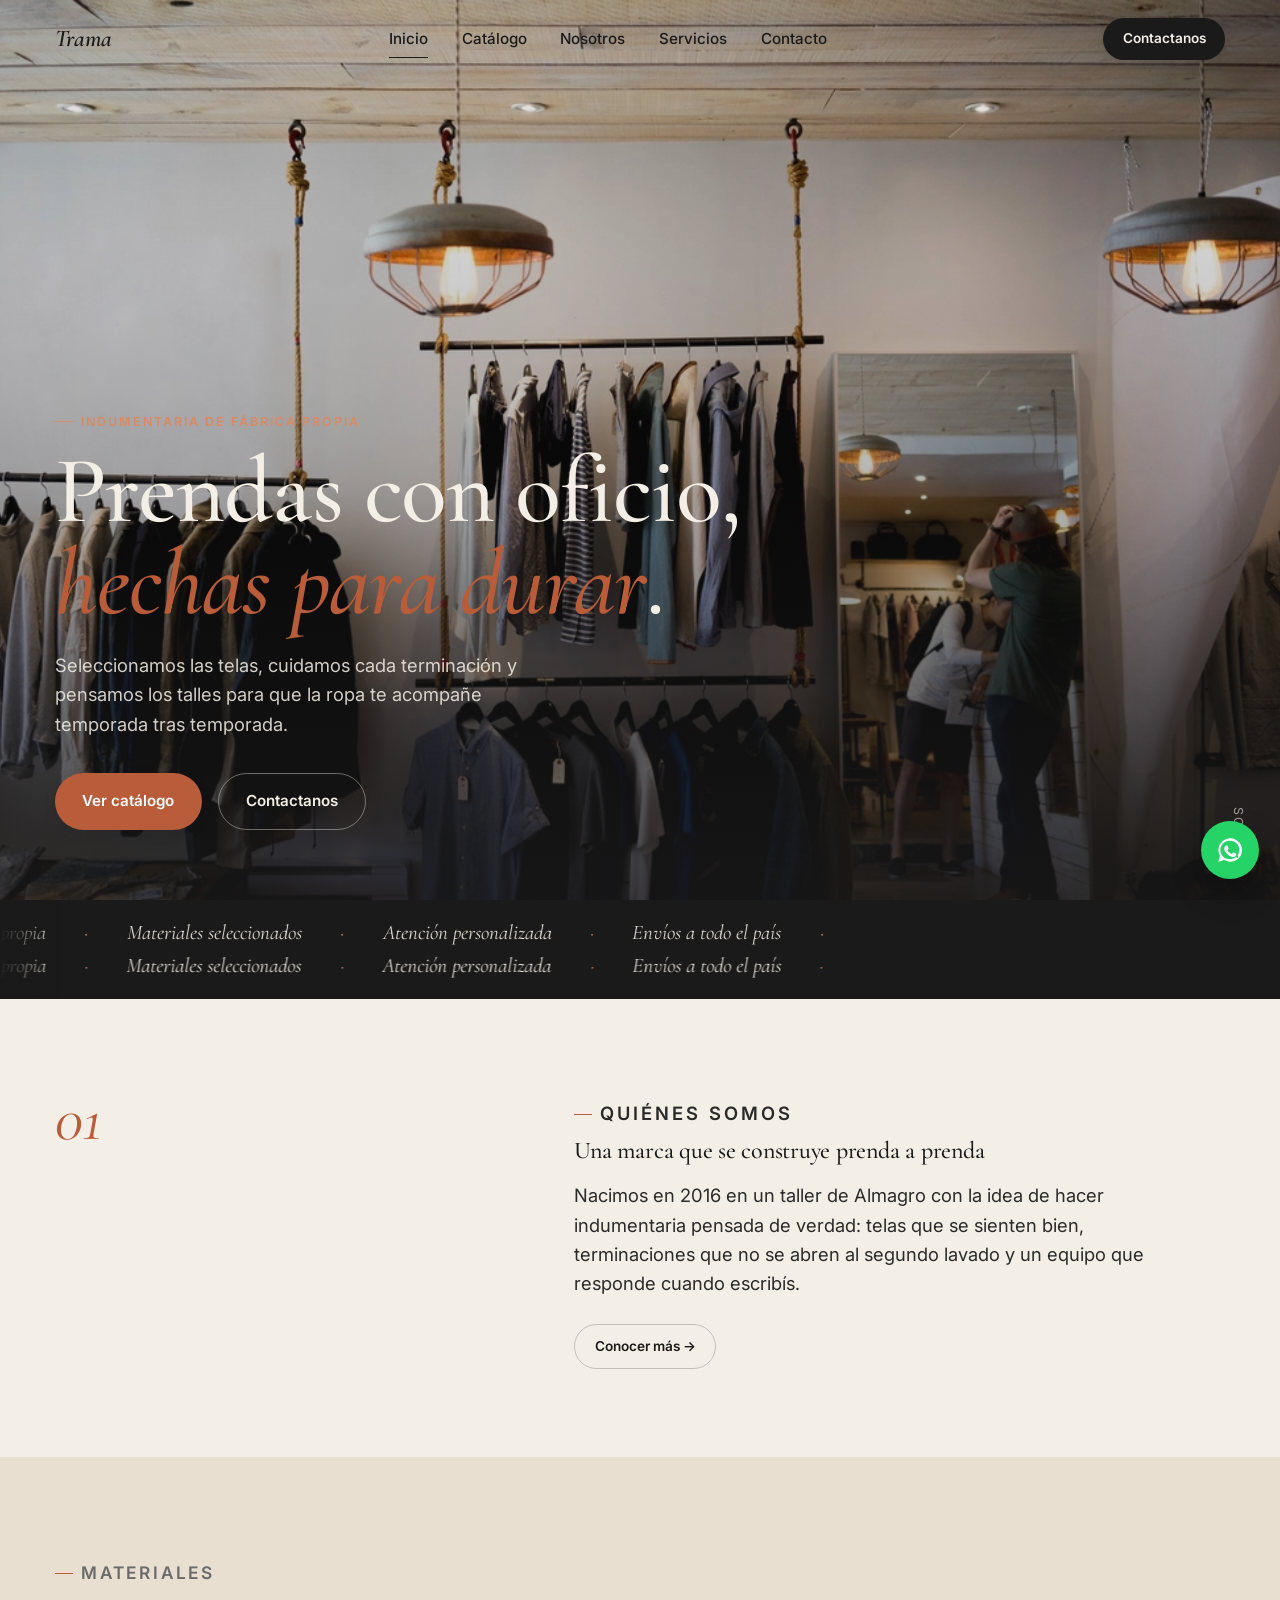
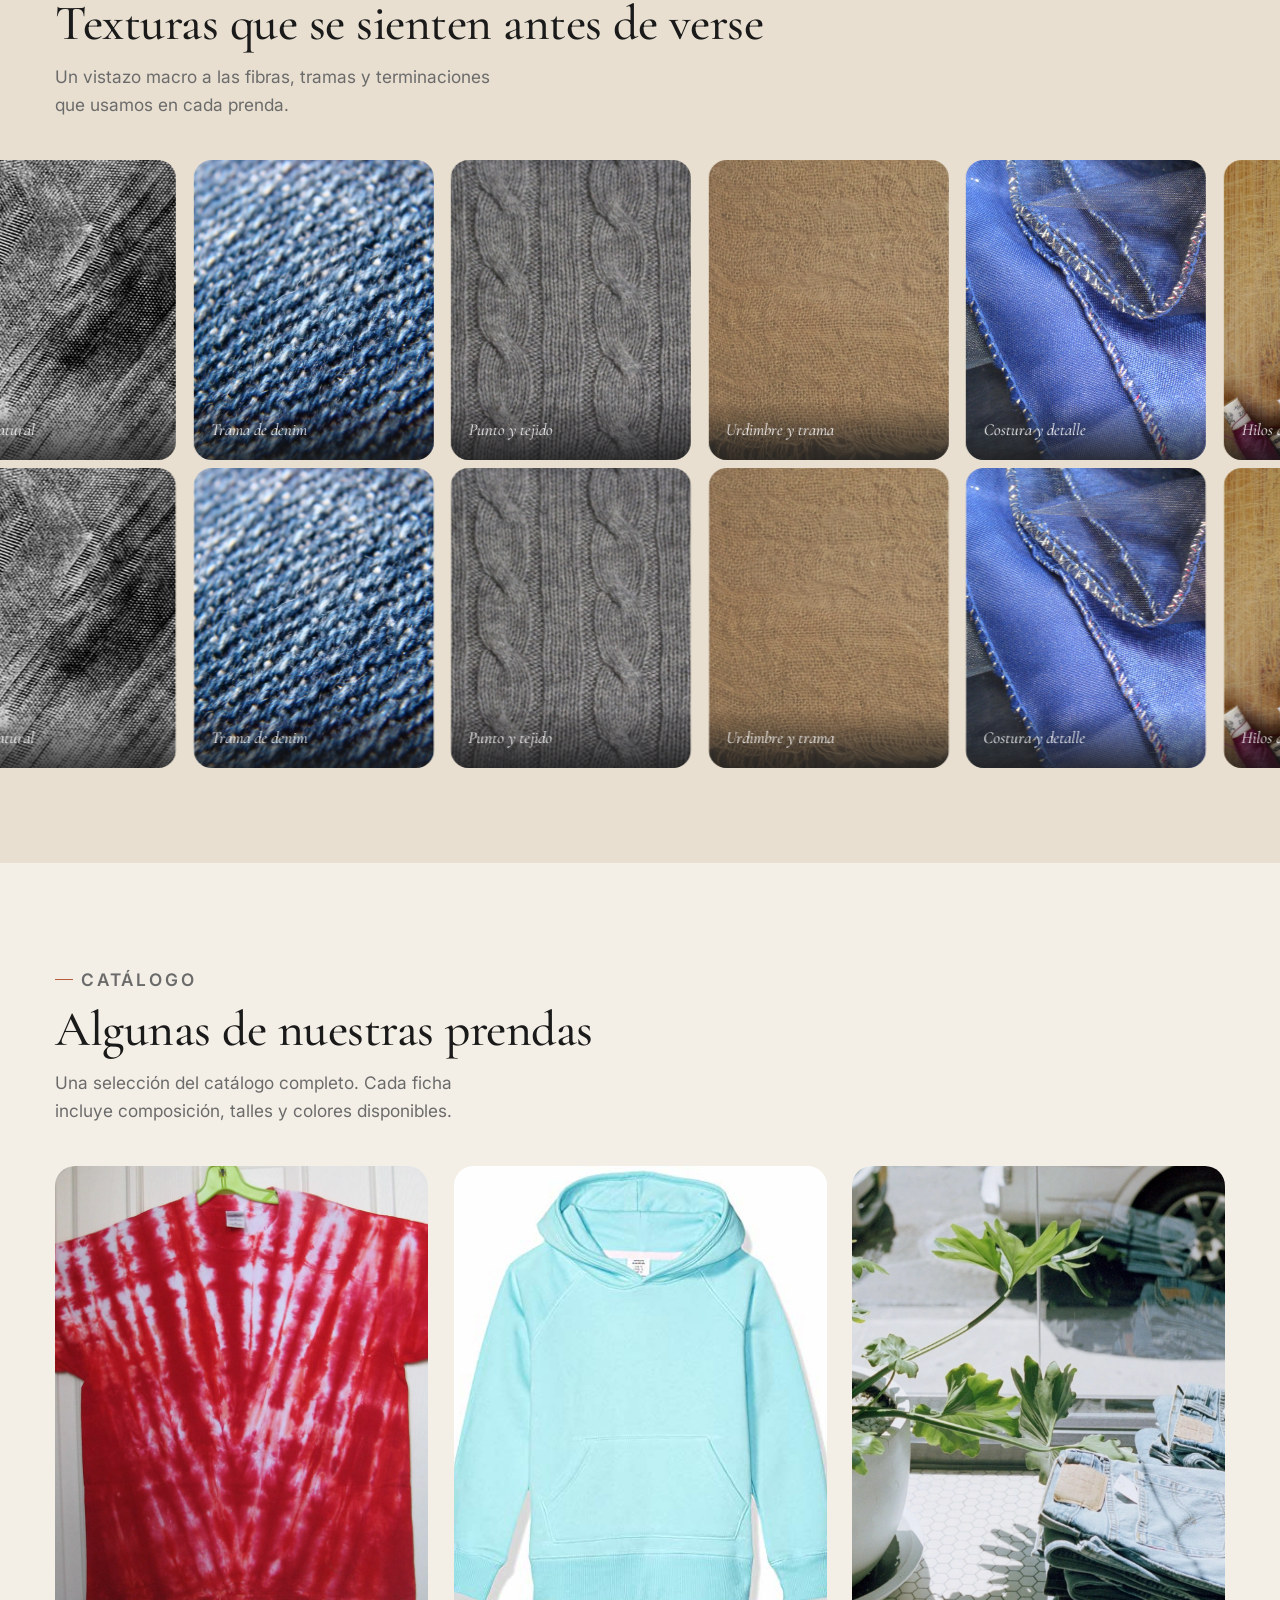
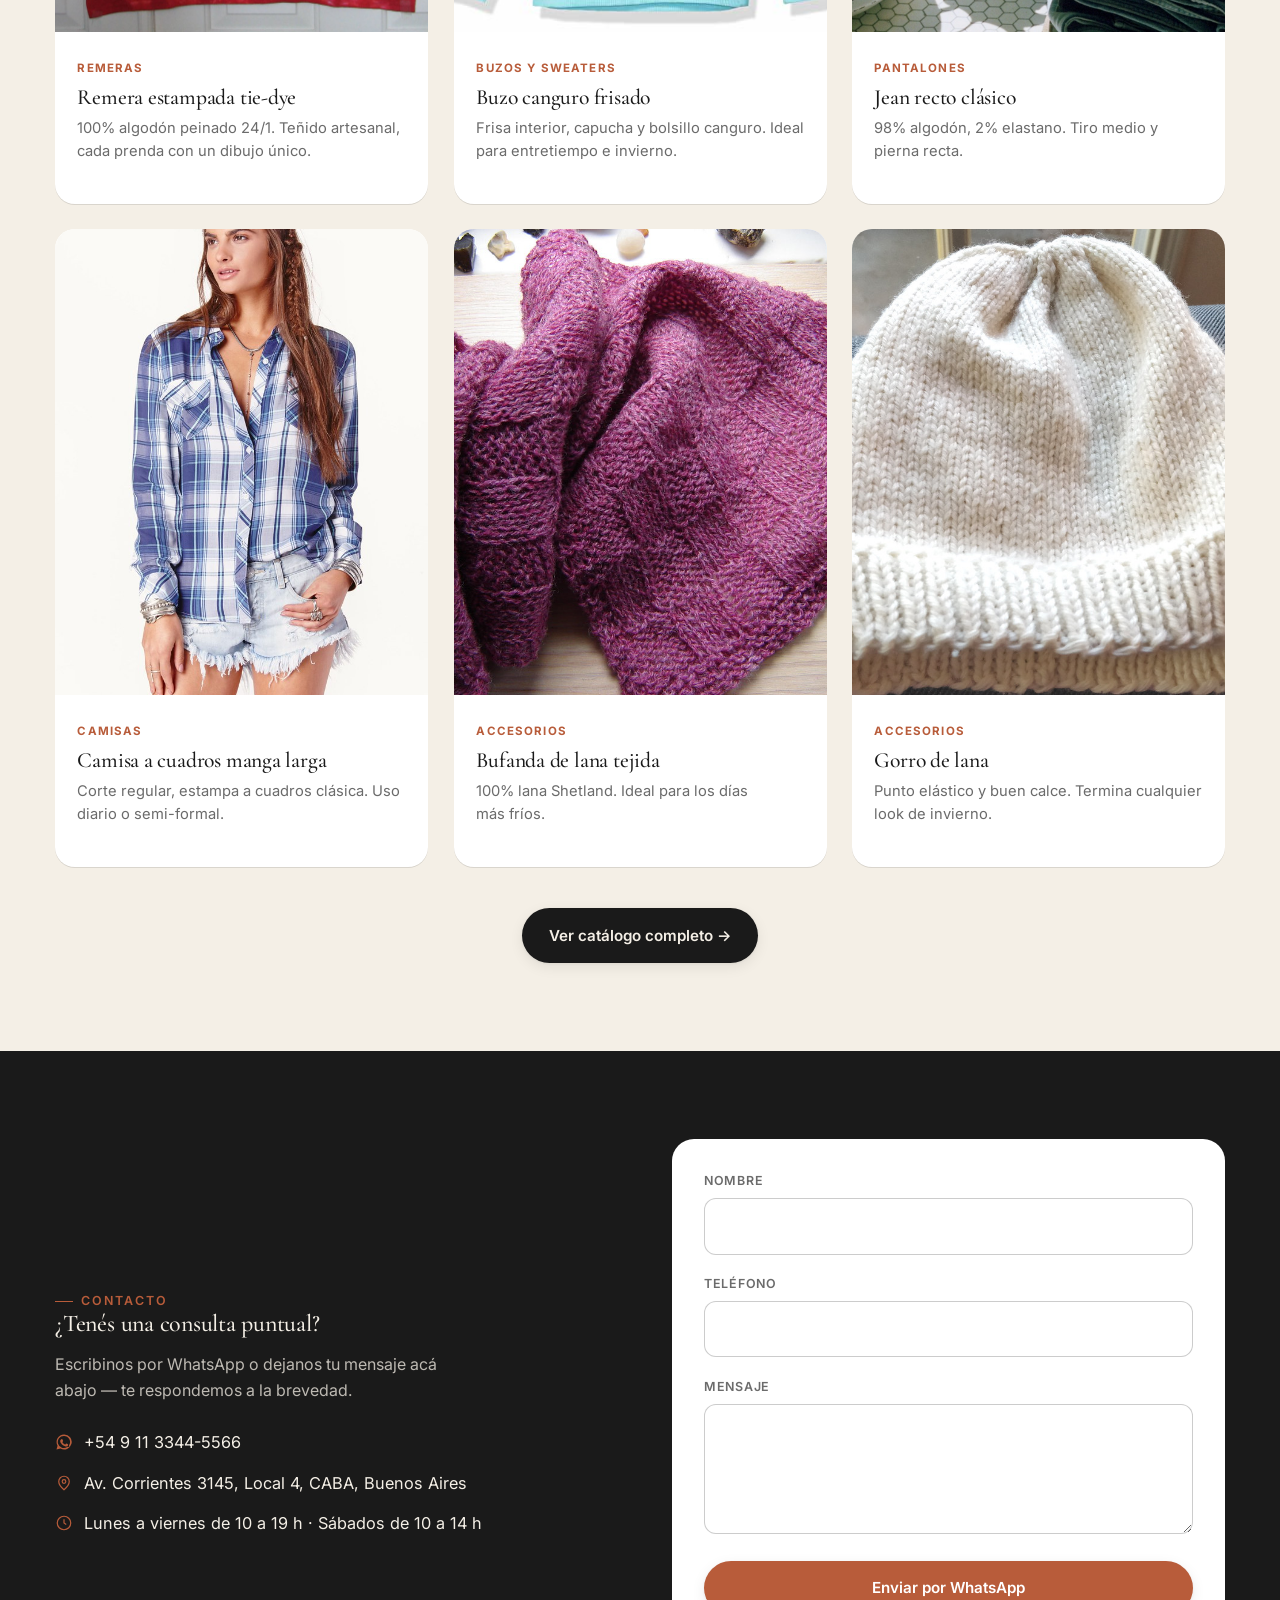
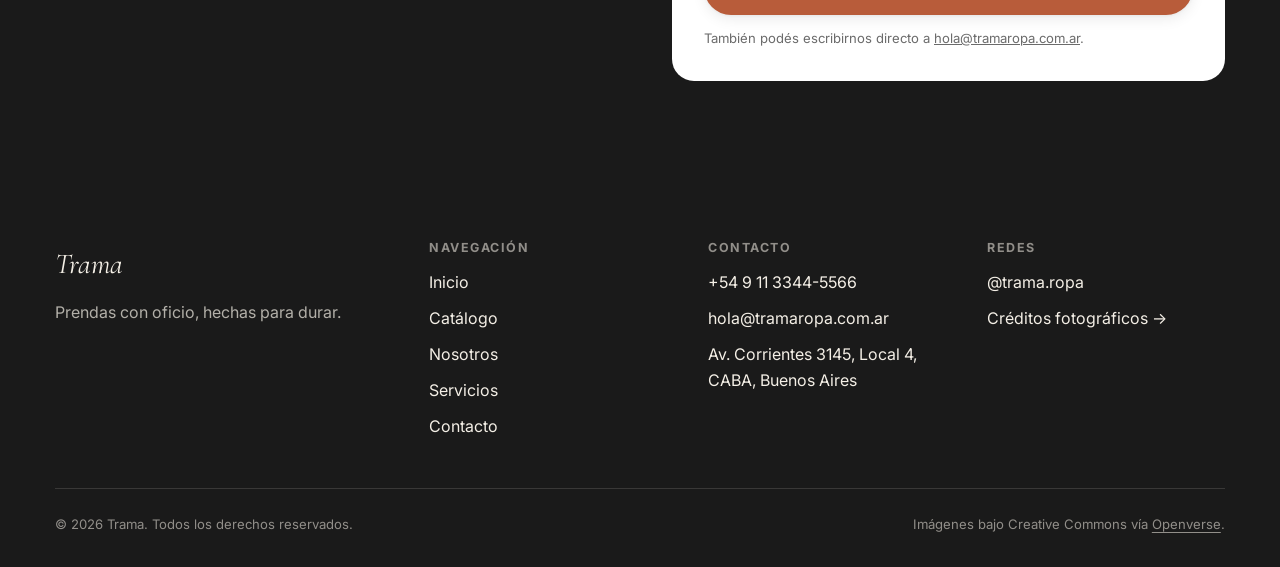
==== commit 5e73b08d: "Reemplaza los datos placeholder por la marca Trama Actualiza nombre, contacto, dirección, horarios e" ====
--- a/index.html
+++ b/index.html
@@ -3,12 +3,12 @@
 <head>
   <meta charset="utf-8">
   <meta name="viewport" content="width=device-width, initial-scale=1">
-  <title>Tu Marca — Indumentaria con oficio, hecha para durar</title>
-  <meta name="description" content="Tu Marca diseña y confecciona indumentaria pensada para el uso real: telas seleccionadas, terminaciones prolijas y talles para cada cuerpo. Mirá el catálogo y consultanos.">
+  <title>Trama — Indumentaria con oficio, hecha para durar</title>
+  <meta name="description" content="Trama diseña y confecciona indumentaria pensada para el uso real: telas seleccionadas, terminaciones prolijas y talles para cada cuerpo. Mirá el catálogo y consultanos.">
   <link rel="canonical" href="index.html">
 
   <meta property="og:type" content="website">
-  <meta property="og:title" content="Tu Marca — Indumentaria con oficio, hecha para durar">
+  <meta property="og:title" content="Trama — Indumentaria con oficio, hecha para durar">
   <meta property="og:description" content="Diseñamos y confeccionamos indumentaria pensada para el uso real. Mirá el catálogo completo y consultanos por WhatsApp.">
   <meta property="og:image" content="assets/img/hero.jpg">
   <meta name="twitter:card" content="summary_large_image">
@@ -31,7 +31,7 @@
 
   <header class="nav">
     <div class="container nav-inner">
-      <a class="nav-logo" href="index.html">Tu Marca</a>
+      <a class="nav-logo" href="index.html">Trama</a>
       <nav class="nav-links" aria-label="Principal">
         <a class="nav-link is-active" href="index.html">Inicio</a>
         <a class="nav-link" href="catalogo.html">Catálogo</a>
@@ -54,7 +54,7 @@
       <a href="servicios.html">Servicios</a>
       <a href="contacto.html">Contacto</a>
     </nav>
-    <p class="nav-mobile-foot">Tu Marca Indumentaria</p>
+    <p class="nav-mobile-foot">Trama Indumentaria</p>
   </div>
 
   <main id="main">
@@ -90,7 +90,7 @@
         <div class="about-summary-text" data-reveal>
           <p class="kicker">Quiénes somos</p>
           <h2 style="margin-top:.6rem;">Una marca que se construye prenda a prenda</h2>
-          <p>Nacimos con la idea de hacer indumentaria pensada de verdad: telas que se sienten bien, terminaciones que no se abren al segundo lavado y un equipo que responde cuando escribís. Todavía estamos completando esta historia — te contamos más en la página de Nosotros.</p>
+          <p>Nacimos en 2016 en un taller de Almagro con la idea de hacer indumentaria pensada de verdad: telas que se sienten bien, terminaciones que no se abren al segundo lavado y un equipo que responde cuando escribís.</p>
           <a class="btn btn-ghost btn-sm" href="nosotros.html">Conocer más →</a>
         </div>
       </div>
@@ -188,10 +188,10 @@
           <div class="contact-quick-list">
             <a href="#" data-bind-href="whatsappLink" target="_blank" rel="noopener">
               <svg viewBox="0 0 24 24" fill="currentColor" aria-hidden="true"><path d="M12 2a10 10 0 00-8.6 15L2 22l5.2-1.4A10 10 0 1012 2zm0 2a8 8 0 016.9 12.1l-.3.5.6 2.2-2.3-.6-.5.3A8 8 0 1112 4zm-3.4 4.4c-.2 0-.5.1-.7.4-.2.2-.9.9-.9 2.1 0 1.2.9 2.4 1 2.6.1.1 1.8 2.8 4.4 3.8 2.2.9 2.6.7 3.1.6.5-.1 1.6-.6 1.8-1.3.2-.6.2-1.2.2-1.3-.1-.1-.3-.2-.5-.3-.2-.1-1.6-.8-1.8-.9-.2-.1-.4-.1-.6.1-.2.3-.7.9-.8 1-.1.2-.3.2-.5.1-.2-.1-1.1-.4-2-1.2-.7-.7-1.2-1.4-1.4-1.7-.1-.2 0-.4.1-.5l.4-.5c.1-.2.2-.3.3-.5.1-.2 0-.4 0-.5-.1-.1-.6-1.5-.9-2-.2-.5-.4-.4-.6-.4z"/></svg>
-              <span data-bind="phoneDisplay">[Tu teléfono / WhatsApp]</span>
+              <span data-bind="phoneDisplay">+54 9 11 3344-5566</span>
             </a>
-            <span><svg viewBox="0 0 24 24" fill="none" stroke="currentColor" stroke-width="1.6" aria-hidden="true"><path d="M12 21s-7-6-7-11a7 7 0 0114 0c0 5-7 11-7 11z"/><circle cx="12" cy="10" r="2.4"/></svg><span data-bind="address">[Tu dirección — ciudad, provincia]</span></span>
-            <span><svg viewBox="0 0 24 24" fill="none" stroke="currentColor" stroke-width="1.6" aria-hidden="true"><circle cx="12" cy="12" r="9"/><path d="M12 7v5l3 2"/></svg><span data-bind="hours">[Tu horario de atención]</span></span>
+            <span><svg viewBox="0 0 24 24" fill="none" stroke="currentColor" stroke-width="1.6" aria-hidden="true"><path d="M12 21s-7-6-7-11a7 7 0 0114 0c0 5-7 11-7 11z"/><circle cx="12" cy="10" r="2.4"/></svg><span data-bind="address">Av. Corrientes 3145, Local 4, CABA, Buenos Aires</span></span>
+            <span><svg viewBox="0 0 24 24" fill="none" stroke="currentColor" stroke-width="1.6" aria-hidden="true"><circle cx="12" cy="12" r="9"/><path d="M12 7v5l3 2"/></svg><span data-bind="hours">Lunes a viernes de 10 a 19 h · Sábados de 10 a 14 h</span></span>
           </div>
         </div>
         <form class="contact-quick-form" data-quick-form novalidate>
@@ -208,7 +208,7 @@
             <textarea id="q-mensaje" name="mensaje" required></textarea>
           </div>
           <button class="btn btn-accent btn-block" type="submit">Enviar por WhatsApp</button>
-          <p class="form-note">También podés escribirnos directo a <a href="#" data-bind-href="mailtoLink" style="text-decoration:underline;" data-bind="email">[tu-email@tumarca.com]</a>.</p>
+          <p class="form-note">También podés escribirnos directo a <a href="#" data-bind-href="mailtoLink" style="text-decoration:underline;" data-bind="email">hola@tramaropa.com.ar</a>.</p>
           <div class="form-success" data-form-success></div>
         </form>
       </div>
@@ -219,7 +219,7 @@
     <div class="container">
       <div class="footer-grid">
         <div class="footer-col">
-          <div class="footer-logo">Tu Marca</div>
+          <div class="footer-logo">Trama</div>
           <p style="color:rgba(244,239,230,.7); max-width: 30ch;" data-bind="tagline">Prendas con oficio, hechas para durar.</p>
         </div>
         <div class="footer-col">
@@ -235,21 +235,21 @@
         <div class="footer-col">
           <h4>Contacto</h4>
           <ul>
-            <li><span data-bind="phoneDisplay">[Tu teléfono / WhatsApp]</span></li>
-            <li><span data-bind="email">[tu-email@tumarca.com]</span></li>
-            <li><span data-bind="address">[Tu dirección]</span></li>
+            <li><span data-bind="phoneDisplay">+54 9 11 3344-5566</span></li>
+            <li><span data-bind="email">hola@tramaropa.com.ar</span></li>
+            <li><span data-bind="address">Av. Corrientes 3145, CABA, Buenos Aires</span></li>
           </ul>
         </div>
         <div class="footer-col">
           <h4>Redes</h4>
           <ul>
-            <li><a href="#" data-bind-href="instagramUrl" data-bind="instagramHandle" target="_blank" rel="noopener">@tu_usuario</a></li>
+            <li><a href="#" data-bind-href="instagramUrl" data-bind="instagramHandle" target="_blank" rel="noopener">@trama.ropa</a></li>
             <li><a href="creditos.html">Créditos fotográficos →</a></li>
           </ul>
         </div>
       </div>
       <div class="footer-bottom">
-        <span>© <span data-year></span> Tu Marca. Todos los derechos reservados.</span>
+        <span>© <span data-year></span> Trama. Todos los derechos reservados.</span>
         <span>Imágenes bajo Creative Commons vía <a href="https://openverse.org" target="_blank" rel="noopener">Openverse</a>.</span>
       </div>
     </div>
